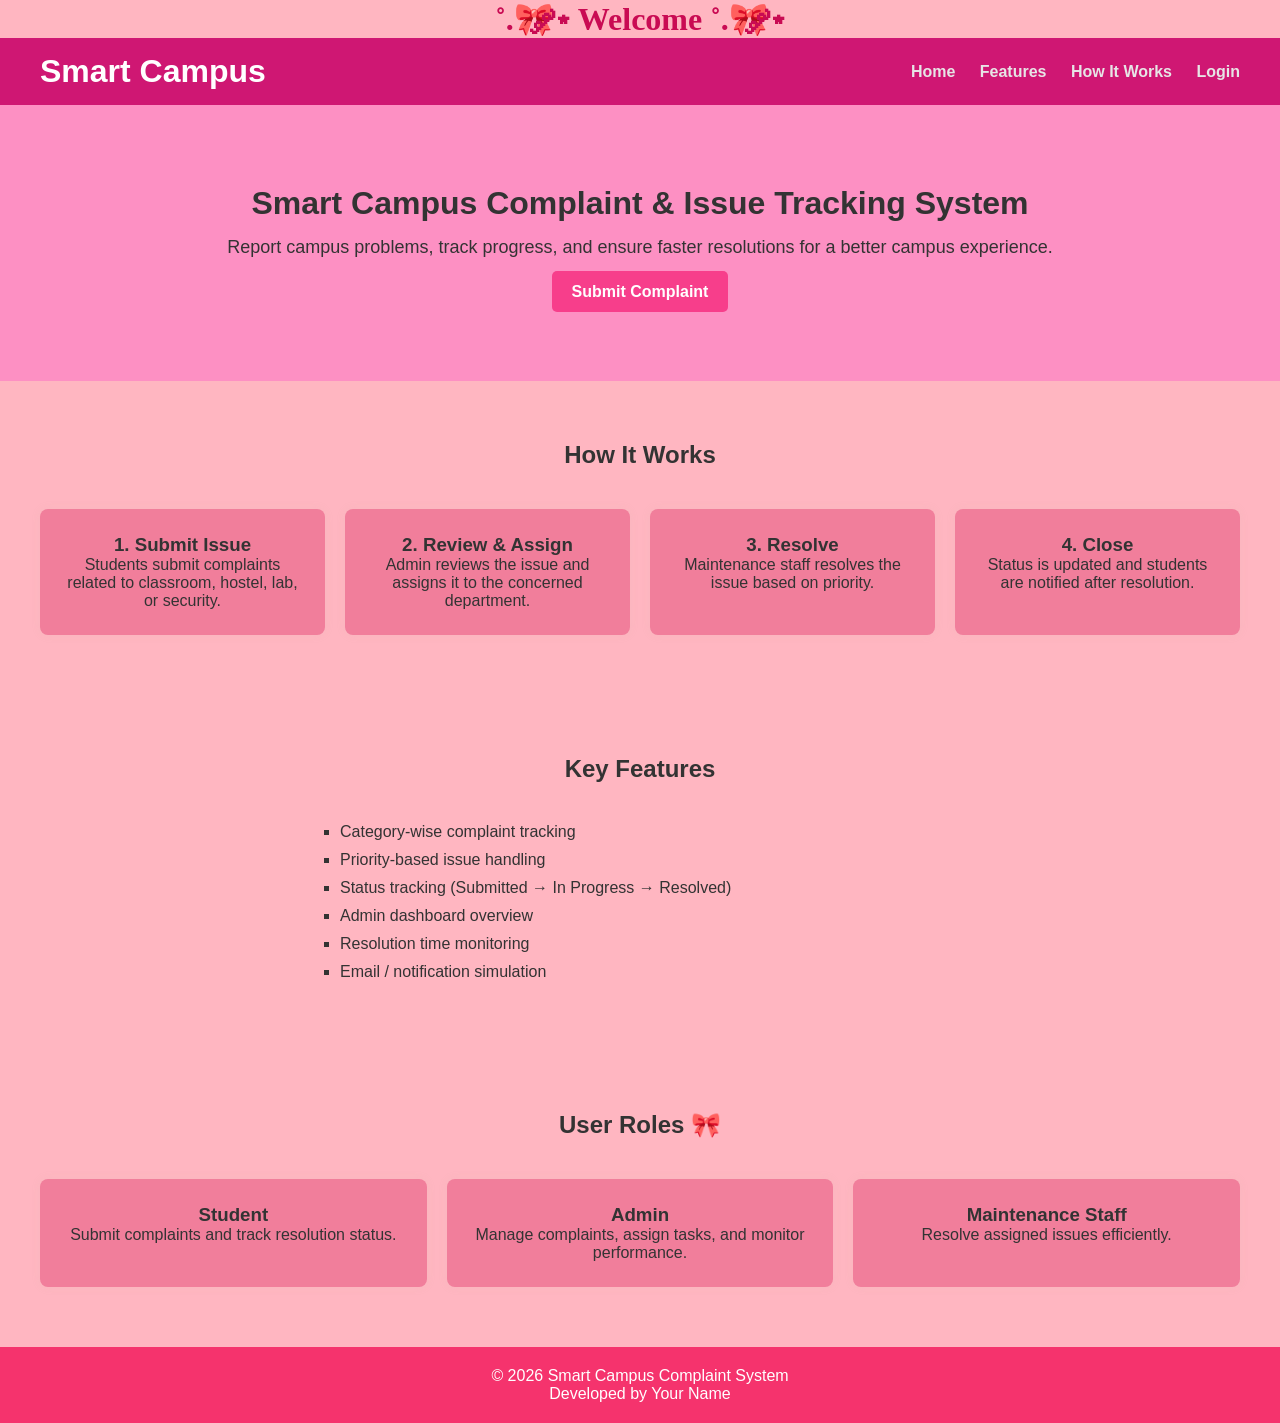
==== index.html @ b4d74f31 "first commit" ====
<!doctype html>
<html lang="en">
  <h1 class="cute">˚.🎀༘⋆ Welcome ˚.🎀༘⋆</h1>

  <head>
    <meta charset="UTF-8" />
    <title>Smart Campus Complaint System</title>
    <link rel="stylesheet" href="style.css" />
  </head>
  <body>
    <!-- Navbar -->
    <header class="navbar">
      <h1 class="logo">Smart Campus</h1>
      <nav>
        <a href="#">Home</a>
        <a href="#features">Features</a>
        <a href="#how">How It Works</a>
        <a href="login.html">Login</a>
      </nav>
    </header>
   


    <!-- Hero Section -->
    <section class="hero">
      <h2>Smart Campus Complaint & Issue Tracking System</h2>
      <p>
        Report campus problems, track progress, and ensure faster resolutions
        for a better campus experience.
      </p>
      <div class="hero-buttons">
        <a href="#" class="btn primary">Submit Complaint</a>
        
      </div>
    </section>

    <!-- How It Works -->
    <section class="how-it-works" id="how">
      <h2>How It Works</h2>
      <div class="steps">
        <div class="card">
          <h3>1. Submit Issue</h3>
          <p>
            Students submit complaints related to classroom, hostel, lab, or
            security.
          </p>
        </div>
        <div class="card">
          <h3>2. Review & Assign</h3>
          <p>
            Admin reviews the issue and assigns it to the concerned department.
          </p>
        </div>
        <div class="card">
          <h3>3. Resolve</h3>
          <p>Maintenance staff resolves the issue based on priority.</p>
        </div>
        <div class="card">
          <h3>4. Close</h3>
          <p>Status is updated and students are notified after resolution.</p>
        </div>
      </div>
    </section>

    <!-- Features -->
    <section class="features" id="features">
      <h2>Key Features</h2>
      <ul>
        <li>Category-wise complaint tracking</li>
        <li>Priority-based issue handling</li>
        <li>Status tracking (Submitted → In Progress → Resolved)</li>
        <li>Admin dashboard overview</li>
        <li>Resolution time monitoring</li>
        <li>Email / notification simulation</li>
      </ul>
    </section>

    <!-- User Roles -->
    <section class="roles">
      <h2>User Roles 🎀</h2>
      <div class="role-cards">
        <div class="card">
          <h3>Student</h3>
          <p>Submit complaints and track resolution status.</p>
        </div>
        <div class="card">
          <h3>Admin</h3>
          <p>Manage complaints, assign tasks, and monitor performance.</p>
        </div>
        <div class="card">
          <h3>Maintenance Staff</h3>
          <p>Resolve assigned issues efficiently.</p>
        </div>
      </div>
    </section>

    <!-- Footer -->
    <footer class="footer">
      <p>
        © 2026 Smart Campus Complaint System <br />
        Developed by Your Name
      </p>
    </footer>
  </body>
</html>
---- style.css ----
.title::before {
  content: "˚.🎀༘⋆ ";
}
* {
  margin: 0;
  padding: 0;
  box-sizing: border-box;
  font-family: Arial, sans-serif;
}
.cute {
  color: rgb(201, 11, 83);
  font-family: cursive;
  text-align: center;
}
.cute-divider {
  text-align: center;
  font-size: 24px;
  margin: 40px 0;
}

body {
  background-color: #FFB6C1;
  color: #333;
}


/* Navbar */
.navbar {
  display: flex;
  justify-content: space-between;
  align-items: center;
  background-color: #cf1773;
  padding: 15px 40px;
}

.logo {
  color: #fff;
}

.navbar a {
  color: #e7e5e6;
  text-decoration: none;
  margin-left: 20px;
  font-weight: bold;
}

.navbar a:hover {
  text-decoration: underline;
}

/* Hero */
.hero {
  text-align: center;
  padding: 80px 20px;
  background-color: #fd90c3;
}

.hero h2 {
  font-size: 32px;
  margin-bottom: 15px;
}

.hero p {
  font-size: 18px;
  margin-bottom: 25px;
}

.hero-buttons .btn {
  padding: 12px 20px;
  margin: 5px;
  text-decoration: none;
  border-radius: 5px;
  font-weight: bold;
}

.primary {
  background-color: #f73e8b;
  color: white;
}

.secondary {
  background-color: #1ba77d;
  color: rgb(133, 57, 57) ;
}

/* Sections */
section {
  padding: 60px 40px;
}

h2 {
  text-align: center;
  margin-bottom: 40px;
}

/* Cards */
.steps,
.role-cards {
  display: grid;
  grid-template-columns: repeat(auto-fit, minmax(220px, 1fr));
  gap: 20px;
}

.card {
  background-color: #f17e9b;
  padding: 25px;
  border-radius: 8px;
  box-shadow: 0 0 10px rgba(177, 185, 169, 0.1);
  text-align: center;
}

/* Features */
.features ul {
  max-width: 600px;
  margin: auto;
  list-style-type: square;
}

.features li {
  margin-bottom: 10px;
  font-size: 16px;
}

/* Footer */
.footer {
  background-color: #f5336d;
  color: white;
  text-align: center;
  padding: 20px;
}
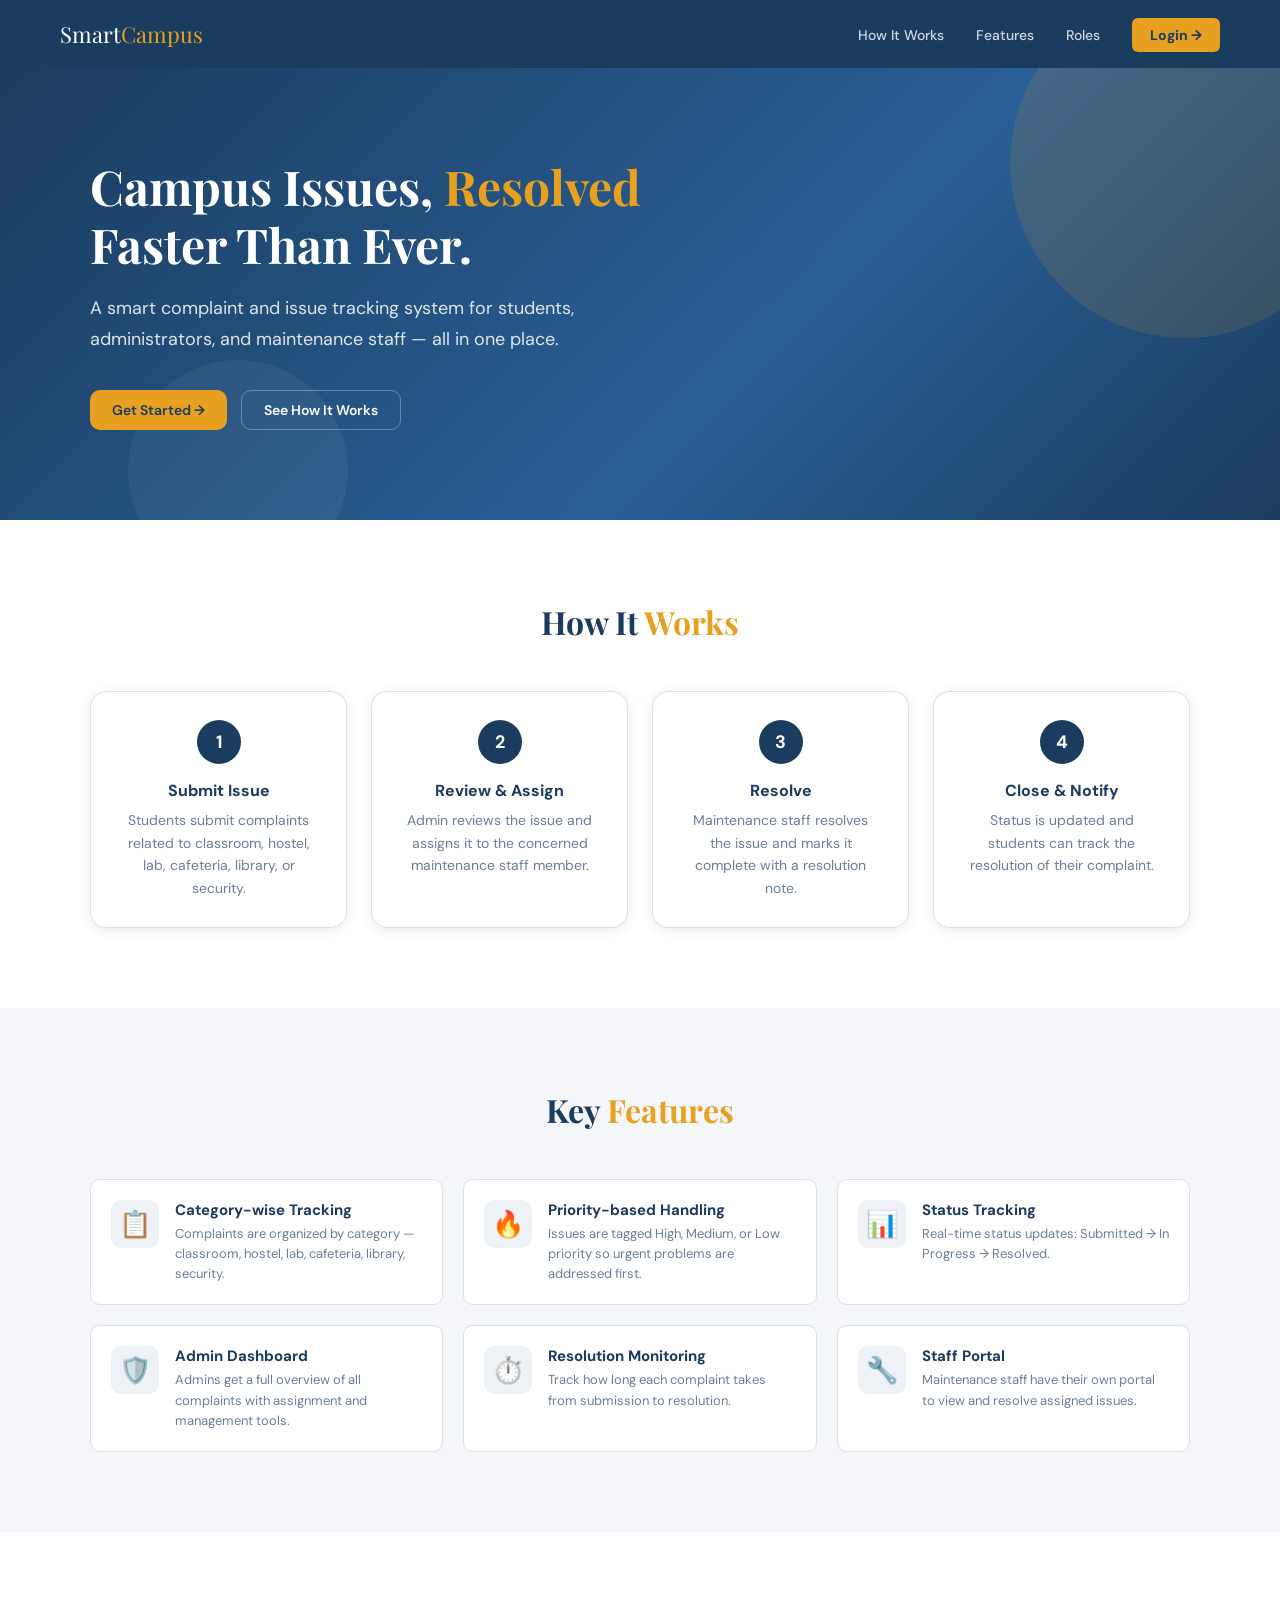
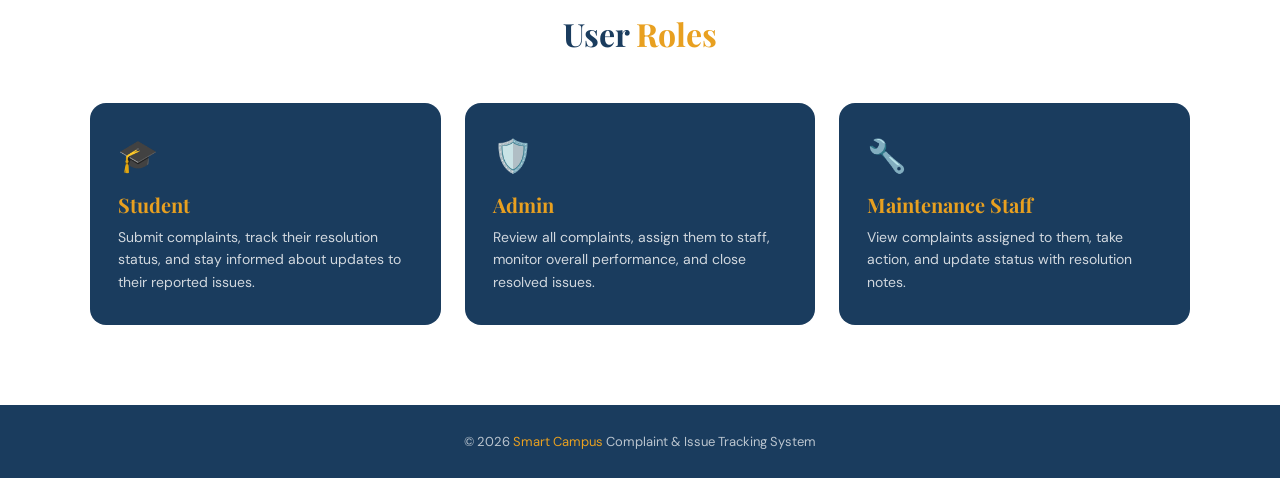
==== commit f241f9e1: "updated for version 2" ====
--- a/index.html
+++ b/index.html
@@ -1,105 +1,144 @@
-<!doctype html>
+<!DOCTYPE html>
 <html lang="en">
-  <h1 class="cute">˚.🎀༘⋆ Welcome ˚.🎀༘⋆</h1>
+<head>
+  <meta charset="UTF-8" />
+  <meta name="viewport" content="width=device-width, initial-scale=1.0" />
+  <title>Smart Campus — Complaint & Issue Tracking</title>
+  <link rel="stylesheet" href="style.css" />
+</head>
+<body>
 
-  <head>
-    <meta charset="UTF-8" />
-    <title>Smart Campus Complaint System</title>
-    <link rel="stylesheet" href="style.css" />
-  </head>
-  <body>
-    <!-- Navbar -->
-    <header class="navbar">
-      <h1 class="logo">Smart Campus</h1>
-      <nav>
-        <a href="#">Home</a>
-        <a href="#features">Features</a>
-        <a href="#how">How It Works</a>
-        <a href="login.html">Login</a>
-      </nav>
-    </header>
-   
+  <!-- Navbar -->
+  <header class="landing-navbar">
+    <div class="brand">Smart<span>Campus</span></div>
+    <nav>
+      <a href="#how">How It Works</a>
+      <a href="#features">Features</a>
+      <a href="#roles">Roles</a>
+      <a href="pages/login.php" class="cta">Login →</a>
+    </nav>
+  </header>
 
+  <!-- Hero -->
+  <section class="hero">
+    <div class="hero-inner">
+      <h1>Campus Issues, <span>Resolved</span><br>Faster Than Ever.</h1>
+      <p>A smart complaint and issue tracking system for students, administrators, and maintenance staff — all in one place.</p>
+      <div class="hero-btns">
+        <a href="pages/login.php" class="btn btn-accent">Get Started →</a>
+        <a href="#how" class="btn btn-outline" style="border-color:rgba(255,255,255,0.3);color:#fff;">See How It Works</a>
+      </div>
+    </div>
+  </section>
 
-    <!-- Hero Section -->
-    <section class="hero">
-      <h2>Smart Campus Complaint & Issue Tracking System</h2>
-      <p>
-        Report campus problems, track progress, and ensure faster resolutions
-        for a better campus experience.
-      </p>
-      <div class="hero-buttons">
-        <a href="#" class="btn primary">Submit Complaint</a>
-        
-      </div>
-    </section>
-
-    <!-- How It Works -->
-    <section class="how-it-works" id="how">
-      <h2>How It Works</h2>
-      <div class="steps">
-        <div class="card">
-          <h3>1. Submit Issue</h3>
-          <p>
-            Students submit complaints related to classroom, hostel, lab, or
-            security.
-          </p>
+  <!-- How It Works -->
+  <section class="landing-section" id="how" style="background:#fff;">
+    <div class="landing-section-inner">
+      <h2>How It <span>Works</span></h2>
+      <div class="steps-grid">
+        <div class="step-card">
+          <div class="step-num">1</div>
+          <h3>Submit Issue</h3>
+          <p>Students submit complaints related to classroom, hostel, lab, cafeteria, library, or security.</p>
         </div>
-        <div class="card">
-          <h3>2. Review & Assign</h3>
-          <p>
-            Admin reviews the issue and assigns it to the concerned department.
-          </p>
+        <div class="step-card">
+          <div class="step-num">2</div>
+          <h3>Review & Assign</h3>
+          <p>Admin reviews the issue and assigns it to the concerned maintenance staff member.</p>
         </div>
-        <div class="card">
-          <h3>3. Resolve</h3>
-          <p>Maintenance staff resolves the issue based on priority.</p>
+        <div class="step-card">
+          <div class="step-num">3</div>
+          <h3>Resolve</h3>
+          <p>Maintenance staff resolves the issue and marks it complete with a resolution note.</p>
         </div>
-        <div class="card">
-          <h3>4. Close</h3>
-          <p>Status is updated and students are notified after resolution.</p>
+        <div class="step-card">
+          <div class="step-num">4</div>
+          <h3>Close & Notify</h3>
+          <p>Status is updated and students can track the resolution of their complaint.</p>
         </div>
       </div>
-    </section>
+    </div>
+  </section>
 
-    <!-- Features -->
-    <section class="features" id="features">
-      <h2>Key Features</h2>
-      <ul>
-        <li>Category-wise complaint tracking</li>
-        <li>Priority-based issue handling</li>
-        <li>Status tracking (Submitted → In Progress → Resolved)</li>
-        <li>Admin dashboard overview</li>
-        <li>Resolution time monitoring</li>
-        <li>Email / notification simulation</li>
-      </ul>
-    </section>
-
-    <!-- User Roles -->
-    <section class="roles">
-      <h2>User Roles 🎀</h2>
-      <div class="role-cards">
-        <div class="card">
-          <h3>Student</h3>
-          <p>Submit complaints and track resolution status.</p>
+  <!-- Features -->
+  <section class="landing-section" id="features" style="background:var(--bg);">
+    <div class="landing-section-inner">
+      <h2>Key <span>Features</span></h2>
+      <div class="features-grid">
+        <div class="feature-item">
+          <div class="feature-icon">📋</div>
+          <div>
+            <h3>Category-wise Tracking</h3>
+            <p>Complaints are organized by category — classroom, hostel, lab, cafeteria, library, security.</p>
+          </div>
         </div>
-        <div class="card">
-          <h3>Admin</h3>
-          <p>Manage complaints, assign tasks, and monitor performance.</p>
+        <div class="feature-item">
+          <div class="feature-icon">🔥</div>
+          <div>
+            <h3>Priority-based Handling</h3>
+            <p>Issues are tagged High, Medium, or Low priority so urgent problems are addressed first.</p>
+          </div>
         </div>
-        <div class="card">
-          <h3>Maintenance Staff</h3>
-          <p>Resolve assigned issues efficiently.</p>
+        <div class="feature-item">
+          <div class="feature-icon">📊</div>
+          <div>
+            <h3>Status Tracking</h3>
+            <p>Real-time status updates: Submitted → In Progress → Resolved.</p>
+          </div>
+        </div>
+        <div class="feature-item">
+          <div class="feature-icon">🛡️</div>
+          <div>
+            <h3>Admin Dashboard</h3>
+            <p>Admins get a full overview of all complaints with assignment and management tools.</p>
+          </div>
+        </div>
+        <div class="feature-item">
+          <div class="feature-icon">⏱️</div>
+          <div>
+            <h3>Resolution Monitoring</h3>
+            <p>Track how long each complaint takes from submission to resolution.</p>
+          </div>
+        </div>
+        <div class="feature-item">
+          <div class="feature-icon">🔧</div>
+          <div>
+            <h3>Staff Portal</h3>
+            <p>Maintenance staff have their own portal to view and resolve assigned issues.</p>
+          </div>
         </div>
       </div>
-    </section>
+    </div>
+  </section>
 
-    <!-- Footer -->
-    <footer class="footer">
-      <p>
-        © 2026 Smart Campus Complaint System <br />
-        Developed by Your Name
-      </p>
-    </footer>
-  </body>
+  <!-- Roles -->
+  <section class="landing-section" id="roles" style="background:#fff;">
+    <div class="landing-section-inner">
+      <h2>User <span>Roles</span></h2>
+      <div class="roles-grid">
+        <div class="role-card">
+          <div class="role-icon">🎓</div>
+          <h3>Student</h3>
+          <p>Submit complaints, track their resolution status, and stay informed about updates to their reported issues.</p>
+        </div>
+        <div class="role-card">
+          <div class="role-icon">🛡️</div>
+          <h3>Admin</h3>
+          <p>Review all complaints, assign them to staff, monitor overall performance, and close resolved issues.</p>
+        </div>
+        <div class="role-card">
+          <div class="role-icon">🔧</div>
+          <h3>Maintenance Staff</h3>
+          <p>View complaints assigned to them, take action, and update status with resolution notes.</p>
+        </div>
+      </div>
+    </div>
+  </section>
+
+  <!-- Footer -->
+  <footer class="landing-footer">
+    <p>© 2026 <span>Smart Campus</span> Complaint & Issue Tracking System</p>
+  </footer>
+
+</body>
 </html>
--- a/style.css
+++ b/style.css
@@ -1,130 +1,458 @@
-.title::before {
-  content: "˚.🎀༘⋆ ";
-}
-* {
-  margin: 0;
-  padding: 0;
-  box-sizing: border-box;
-  font-family: Arial, sans-serif;
-}
-.cute {
-  color: rgb(201, 11, 83);
-  font-family: cursive;
+@import url('https://fonts.googleapis.com/css2?family=Playfair+Display:wght@600;700&family=DM+Sans:wght@300;400;500;600&display=swap');
+
+:root {
+  --primary:       #1a3c5e;
+  --primary-light: #2a5f96;
+  --accent:        #e8a020;
+  --accent-soft:   #f5c96a;
+  --bg:            #f4f6f9;
+  --surface:       #ffffff;
+  --surface-2:     #eef1f6;
+  --text:          #1c2a3a;
+  --text-muted:    #6b7f95;
+  --border:        #d8e0ea;
+  --success:       #1d8a5f;
+  --success-bg:    #e6f5ef;
+  --warning:       #b86a00;
+  --warning-bg:    #fff3e0;
+  --danger:        #b52a2a;
+  --danger-bg:     #fdeaea;
+  --info:          #1565c0;
+  --info-bg:       #e3f0fd;
+  --radius:        10px;
+  --radius-lg:     16px;
+  --shadow:        0 2px 12px rgba(26,60,94,0.10);
+  --shadow-md:     0 6px 24px rgba(26,60,94,0.14);
+}
+
+* { margin: 0; padding: 0; box-sizing: border-box; }
+
+body {
+  font-family: 'DM Sans', sans-serif;
+  background: var(--bg);
+  color: var(--text);
+  min-height: 100vh;
+}
+
+/* ── NAVBAR ── */
+.navbar {
+  background: var(--primary);
+  padding: 0 40px;
+  height: 64px;
+  display: flex;
+  align-items: center;
+  justify-content: space-between;
+  position: sticky;
+  top: 0;
+  z-index: 100;
+  box-shadow: 0 2px 12px rgba(0,0,0,0.18);
+}
+.navbar .brand {
+  font-family: 'Playfair Display', serif;
+  color: #fff;
+  font-size: 20px;
+  letter-spacing: 0.5px;
+}
+.navbar .brand span { color: var(--accent); }
+.navbar nav { display: flex; align-items: center; gap: 6px; }
+.navbar nav a {
+  color: rgba(255,255,255,0.75);
+  text-decoration: none;
+  padding: 8px 14px;
+  border-radius: 6px;
+  font-size: 14px;
+  font-weight: 500;
+  transition: all 0.2s;
+}
+.navbar nav a:hover, .navbar nav a.active {
+  color: #fff;
+  background: rgba(255,255,255,0.12);
+}
+.navbar .user-badge {
+  display: flex;
+  align-items: center;
+  gap: 10px;
+  color: rgba(255,255,255,0.85);
+  font-size: 14px;
+}
+.navbar .avatar {
+  width: 34px; height: 34px;
+  background: var(--accent);
+  border-radius: 50%;
+  display: flex; align-items: center; justify-content: center;
+  font-weight: 700; color: var(--primary); font-size: 14px;
+}
+.logout-btn {
+  background: rgba(255,255,255,0.1);
+  color: rgba(255,255,255,0.85) !important;
+  border: 1px solid rgba(255,255,255,0.2);
+  padding: 6px 14px !important;
+  border-radius: 6px;
+  font-size: 13px !important;
+  cursor: pointer;
+  transition: all 0.2s;
+}
+.logout-btn:hover { background: rgba(255,255,255,0.2) !important; color: #fff !important; }
+
+/* ── LAYOUT ── */
+.page-wrapper {
+  max-width: 1100px;
+  margin: 40px auto;
+  padding: 0 24px;
+}
+.page-header {
+  margin-bottom: 32px;
+}
+.page-header h1 {
+  font-family: 'Playfair Display', serif;
+  font-size: 28px;
+  color: var(--primary);
+}
+.page-header p { color: var(--text-muted); margin-top: 6px; font-size: 15px; }
+
+/* ── CARDS ── */
+.card {
+  background: var(--surface);
+  border-radius: var(--radius-lg);
+  padding: 28px;
+  box-shadow: var(--shadow);
+  border: 1px solid var(--border);
+}
+.card-title {
+  font-family: 'Playfair Display', serif;
+  font-size: 18px;
+  color: var(--primary);
+  margin-bottom: 20px;
+  padding-bottom: 14px;
+  border-bottom: 1px solid var(--border);
+}
+
+/* ── STAT CARDS ── */
+.stats-grid {
+  display: grid;
+  grid-template-columns: repeat(auto-fit, minmax(180px, 1fr));
+  gap: 16px;
+  margin-bottom: 28px;
+}
+.stat-card {
+  background: var(--surface);
+  border-radius: var(--radius-lg);
+  padding: 22px 24px;
+  box-shadow: var(--shadow);
+  border: 1px solid var(--border);
+  display: flex;
+  flex-direction: column;
+  gap: 6px;
+}
+.stat-card .stat-label { font-size: 12px; font-weight: 600; text-transform: uppercase; letter-spacing: 0.8px; color: var(--text-muted); }
+.stat-card .stat-value { font-size: 32px; font-weight: 700; color: var(--primary); font-family: 'Playfair Display', serif; }
+.stat-card .stat-sub { font-size: 12px; color: var(--text-muted); }
+.stat-card.accent-card { border-left: 4px solid var(--accent); }
+.stat-card.success-card { border-left: 4px solid var(--success); }
+.stat-card.warning-card { border-left: 4px solid var(--warning); }
+.stat-card.info-card { border-left: 4px solid var(--info); }
+
+/* ── FORMS ── */
+.form-group { margin-bottom: 20px; }
+.form-group label {
+  display: block;
+  font-size: 13px;
+  font-weight: 600;
+  color: var(--text);
+  margin-bottom: 7px;
+  letter-spacing: 0.2px;
+}
+.form-group input,
+.form-group select,
+.form-group textarea {
+  width: 100%;
+  padding: 11px 14px;
+  border: 1.5px solid var(--border);
+  border-radius: var(--radius);
+  font-family: 'DM Sans', sans-serif;
+  font-size: 14px;
+  color: var(--text);
+  background: var(--surface);
+  transition: border-color 0.2s, box-shadow 0.2s;
+  outline: none;
+}
+.form-group input:focus,
+.form-group select:focus,
+.form-group textarea:focus {
+  border-color: var(--primary-light);
+  box-shadow: 0 0 0 3px rgba(42,95,150,0.12);
+}
+.form-group textarea { resize: vertical; min-height: 110px; }
+.form-row { display: grid; grid-template-columns: 1fr 1fr; gap: 16px; }
+
+/* ── BUTTONS ── */
+.btn {
+  display: inline-flex;
+  align-items: center;
+  gap: 8px;
+  padding: 10px 22px;
+  border-radius: var(--radius);
+  font-family: 'DM Sans', sans-serif;
+  font-size: 14px;
+  font-weight: 600;
+  cursor: pointer;
+  border: none;
+  text-decoration: none;
+  transition: all 0.2s;
+}
+.btn-primary { background: var(--primary); color: #fff; }
+.btn-primary:hover { background: var(--primary-light); box-shadow: var(--shadow); }
+.btn-accent { background: var(--accent); color: var(--primary); }
+.btn-accent:hover { background: var(--accent-soft); }
+.btn-outline { background: transparent; color: var(--primary); border: 1.5px solid var(--border); }
+.btn-outline:hover { border-color: var(--primary); background: var(--surface-2); }
+.btn-sm { padding: 6px 14px; font-size: 13px; }
+.btn-danger { background: var(--danger); color: #fff; }
+.btn-success { background: var(--success); color: #fff; }
+
+/* ── STATUS BADGES ── */
+.badge {
+  display: inline-block;
+  padding: 4px 10px;
+  border-radius: 20px;
+  font-size: 12px;
+  font-weight: 600;
+  letter-spacing: 0.3px;
+}
+.badge-submitted  { background: var(--info-bg);    color: var(--info); }
+.badge-inprogress { background: var(--warning-bg);  color: var(--warning); }
+.badge-resolved   { background: var(--success-bg);  color: var(--success); }
+
+/* Priority badges */
+.badge-high   { background: var(--danger-bg);  color: var(--danger); }
+.badge-medium { background: var(--warning-bg); color: var(--warning); }
+.badge-low    { background: var(--info-bg);    color: var(--info); }
+
+/* ── TABLE ── */
+.table-wrap { overflow-x: auto; }
+table { width: 100%; border-collapse: collapse; font-size: 14px; }
+thead th {
+  background: var(--surface-2);
+  color: var(--text-muted);
+  font-size: 11px;
+  font-weight: 700;
+  text-transform: uppercase;
+  letter-spacing: 0.8px;
+  padding: 12px 16px;
+  text-align: left;
+  border-bottom: 1px solid var(--border);
+}
+tbody td {
+  padding: 14px 16px;
+  border-bottom: 1px solid var(--border);
+  vertical-align: middle;
+}
+tbody tr:hover { background: var(--surface-2); }
+tbody tr:last-child td { border-bottom: none; }
+
+/* ── ALERT ── */
+.alert {
+  padding: 13px 18px;
+  border-radius: var(--radius);
+  font-size: 14px;
+  margin-bottom: 20px;
+  display: flex;
+  align-items: center;
+  gap: 10px;
+}
+.alert-success { background: var(--success-bg); color: var(--success); border: 1px solid #a8d8c2; }
+.alert-error   { background: var(--danger-bg);  color: var(--danger);  border: 1px solid #f0b4b4; }
+
+/* ── LOGIN PAGE ── */
+.login-page {
+  min-height: 100vh;
+  display: flex;
+  align-items: center;
+  justify-content: center;
+  background: linear-gradient(135deg, var(--primary) 0%, var(--primary-light) 100%);
+  padding: 20px;
+}
+.login-box {
+  background: var(--surface);
+  border-radius: var(--radius-lg);
+  padding: 44px 40px;
+  width: 100%;
+  max-width: 420px;
+  box-shadow: var(--shadow-md);
+}
+.login-box .brand-logo {
   text-align: center;
-}
-.cute-divider {
+  margin-bottom: 28px;
+}
+.login-box .brand-logo h1 {
+  font-family: 'Playfair Display', serif;
+  color: var(--primary);
+  font-size: 26px;
+}
+.login-box .brand-logo h1 span { color: var(--accent); }
+.login-box .brand-logo p { color: var(--text-muted); font-size: 13px; margin-top: 4px; }
+.login-box h2 { font-size: 18px; color: var(--text); margin-bottom: 22px; font-weight: 600; }
+
+/* ── EMPTY STATE ── */
+.empty-state {
   text-align: center;
-  font-size: 24px;
-  margin: 40px 0;
-}
-
-body {
-  background-color: #FFB6C1;
-  color: #333;
-}
-
-
-/* Navbar */
-.navbar {
-  display: flex;
+  padding: 60px 20px;
+  color: var(--text-muted);
+}
+.empty-state .empty-icon { font-size: 48px; margin-bottom: 14px; }
+.empty-state p { font-size: 15px; }
+
+/* ── LANDING PAGE ── */
+.landing-navbar {
+  background: var(--primary);
+  padding: 0 60px;
+  height: 68px;
+  display: flex;
+  align-items: center;
   justify-content: space-between;
-  align-items: center;
-  background-color: #cf1773;
-  padding: 15px 40px;
-}
-
-.logo {
+}
+.landing-navbar .brand { font-family: 'Playfair Display', serif; color: #fff; font-size: 22px; }
+.landing-navbar .brand span { color: var(--accent); }
+.landing-navbar nav a {
+  color: rgba(255,255,255,0.8);
+  text-decoration: none;
+  margin-left: 28px;
+  font-size: 14px;
+  font-weight: 500;
+  transition: color 0.2s;
+}
+.landing-navbar nav a:hover { color: #fff; }
+.landing-navbar nav a.cta {
+  background: var(--accent);
+  color: var(--primary);
+  padding: 8px 18px;
+  border-radius: 6px;
+  font-weight: 700;
+}
+
+.hero {
+  background: linear-gradient(135deg, var(--primary) 0%, #2a5f96 60%, #1a3c5e 100%);
   color: #fff;
-}
-
-.navbar a {
-  color: #e7e5e6;
-  text-decoration: none;
-  margin-left: 20px;
-  font-weight: bold;
-}
-
-.navbar a:hover {
-  text-decoration: underline;
-}
-
-/* Hero */
-.hero {
+  padding: 90px 60px;
+  position: relative;
+  overflow: hidden;
+}
+.hero::before {
+  content: '';
+  position: absolute;
+  top: -80px; right: -80px;
+  width: 350px; height: 350px;
+  border-radius: 50%;
+  background: rgba(232,160,32,0.12);
+}
+.hero::after {
+  content: '';
+  position: absolute;
+  bottom: -60px; left: 10%;
+  width: 220px; height: 220px;
+  border-radius: 50%;
+  background: rgba(255,255,255,0.05);
+}
+.hero-inner { max-width: 1100px; margin: auto; position: relative; z-index: 1; }
+.hero h1 { font-family: 'Playfair Display', serif; font-size: 48px; line-height: 1.2; margin-bottom: 20px; }
+.hero h1 span { color: var(--accent); }
+.hero p { font-size: 18px; opacity: 0.85; max-width: 560px; line-height: 1.7; margin-bottom: 36px; }
+.hero-btns { display: flex; gap: 14px; flex-wrap: wrap; }
+
+.landing-section { padding: 80px 60px; }
+.landing-section-inner { max-width: 1100px; margin: auto; }
+.landing-section h2 {
+  font-family: 'Playfair Display', serif;
+  font-size: 32px;
+  color: var(--primary);
   text-align: center;
-  padding: 80px 20px;
-  background-color: #fd90c3;
-}
-
-.hero h2 {
-  font-size: 32px;
-  margin-bottom: 15px;
-}
-
-.hero p {
-  font-size: 18px;
-  margin-bottom: 25px;
-}
-
-.hero-buttons .btn {
-  padding: 12px 20px;
-  margin: 5px;
-  text-decoration: none;
-  border-radius: 5px;
-  font-weight: bold;
-}
-
-.primary {
-  background-color: #f73e8b;
-  color: white;
-}
-
-.secondary {
-  background-color: #1ba77d;
-  color: rgb(133, 57, 57) ;
-}
-
-/* Sections */
-section {
-  padding: 60px 40px;
-}
-
-h2 {
-  text-align: center;
-  margin-bottom: 40px;
-}
-
-/* Cards */
-.steps,
-.role-cards {
+  margin-bottom: 48px;
+}
+.landing-section h2 span { color: var(--accent); }
+
+.steps-grid {
   display: grid;
   grid-template-columns: repeat(auto-fit, minmax(220px, 1fr));
+  gap: 24px;
+}
+.step-card {
+  background: var(--surface);
+  border-radius: var(--radius-lg);
+  padding: 28px;
+  text-align: center;
+  box-shadow: var(--shadow);
+  border: 1px solid var(--border);
+  transition: transform 0.2s, box-shadow 0.2s;
+}
+.step-card:hover { transform: translateY(-4px); box-shadow: var(--shadow-md); }
+.step-num {
+  width: 44px; height: 44px;
+  background: var(--primary);
+  color: #fff;
+  border-radius: 50%;
+  display: flex; align-items: center; justify-content: center;
+  font-weight: 700; font-size: 18px;
+  margin: 0 auto 16px;
+}
+.step-card h3 { font-size: 16px; font-weight: 700; color: var(--primary); margin-bottom: 8px; }
+.step-card p { font-size: 14px; color: var(--text-muted); line-height: 1.6; }
+
+.features-grid {
+  display: grid;
+  grid-template-columns: repeat(auto-fit, minmax(280px, 1fr));
   gap: 20px;
 }
-
-.card {
-  background-color: #f17e9b;
-  padding: 25px;
-  border-radius: 8px;
-  box-shadow: 0 0 10px rgba(177, 185, 169, 0.1);
+.feature-item {
+  display: flex;
+  gap: 16px;
+  align-items: flex-start;
+  background: var(--surface);
+  border-radius: var(--radius);
+  padding: 20px;
+  border: 1px solid var(--border);
+}
+.feature-icon {
+  font-size: 26px;
+  flex-shrink: 0;
+  width: 48px; height: 48px;
+  background: var(--surface-2);
+  border-radius: var(--radius);
+  display: flex; align-items: center; justify-content: center;
+}
+.feature-item h3 { font-size: 15px; font-weight: 700; color: var(--primary); margin-bottom: 4px; }
+.feature-item p  { font-size: 13px; color: var(--text-muted); line-height: 1.55; }
+
+.roles-grid {
+  display: grid;
+  grid-template-columns: repeat(auto-fit, minmax(280px, 1fr));
+  gap: 24px;
+}
+.role-card {
+  background: var(--primary);
+  color: #fff;
+  border-radius: var(--radius-lg);
+  padding: 32px 28px;
+}
+.role-card .role-icon { font-size: 32px; margin-bottom: 14px; }
+.role-card h3 { font-family: 'Playfair Display', serif; font-size: 20px; margin-bottom: 8px; color: var(--accent); }
+.role-card p  { font-size: 14px; opacity: 0.8; line-height: 1.6; }
+
+.landing-footer {
+  background: var(--primary);
+  color: rgba(255,255,255,0.7);
   text-align: center;
-}
-
-/* Features */
-.features ul {
-  max-width: 600px;
-  margin: auto;
-  list-style-type: square;
-}
-
-.features li {
-  margin-bottom: 10px;
-  font-size: 16px;
-}
-
-/* Footer */
-.footer {
-  background-color: #f5336d;
-  color: white;
-  text-align: center;
-  padding: 20px;
-}
+  padding: 28px;
+  font-size: 13px;
+}
+.landing-footer span { color: var(--accent); }
+
+/* ── RESPONSIVE ── */
+@media (max-width: 700px) {
+  .form-row { grid-template-columns: 1fr; }
+  .navbar { padding: 0 16px; }
+  .page-wrapper { padding: 0 14px; margin: 20px auto; }
+  .landing-section { padding: 50px 20px; }
+  .hero { padding: 60px 20px; }
+  .hero h1 { font-size: 30px; }
+  .landing-navbar { padding: 0 20px; }
+}
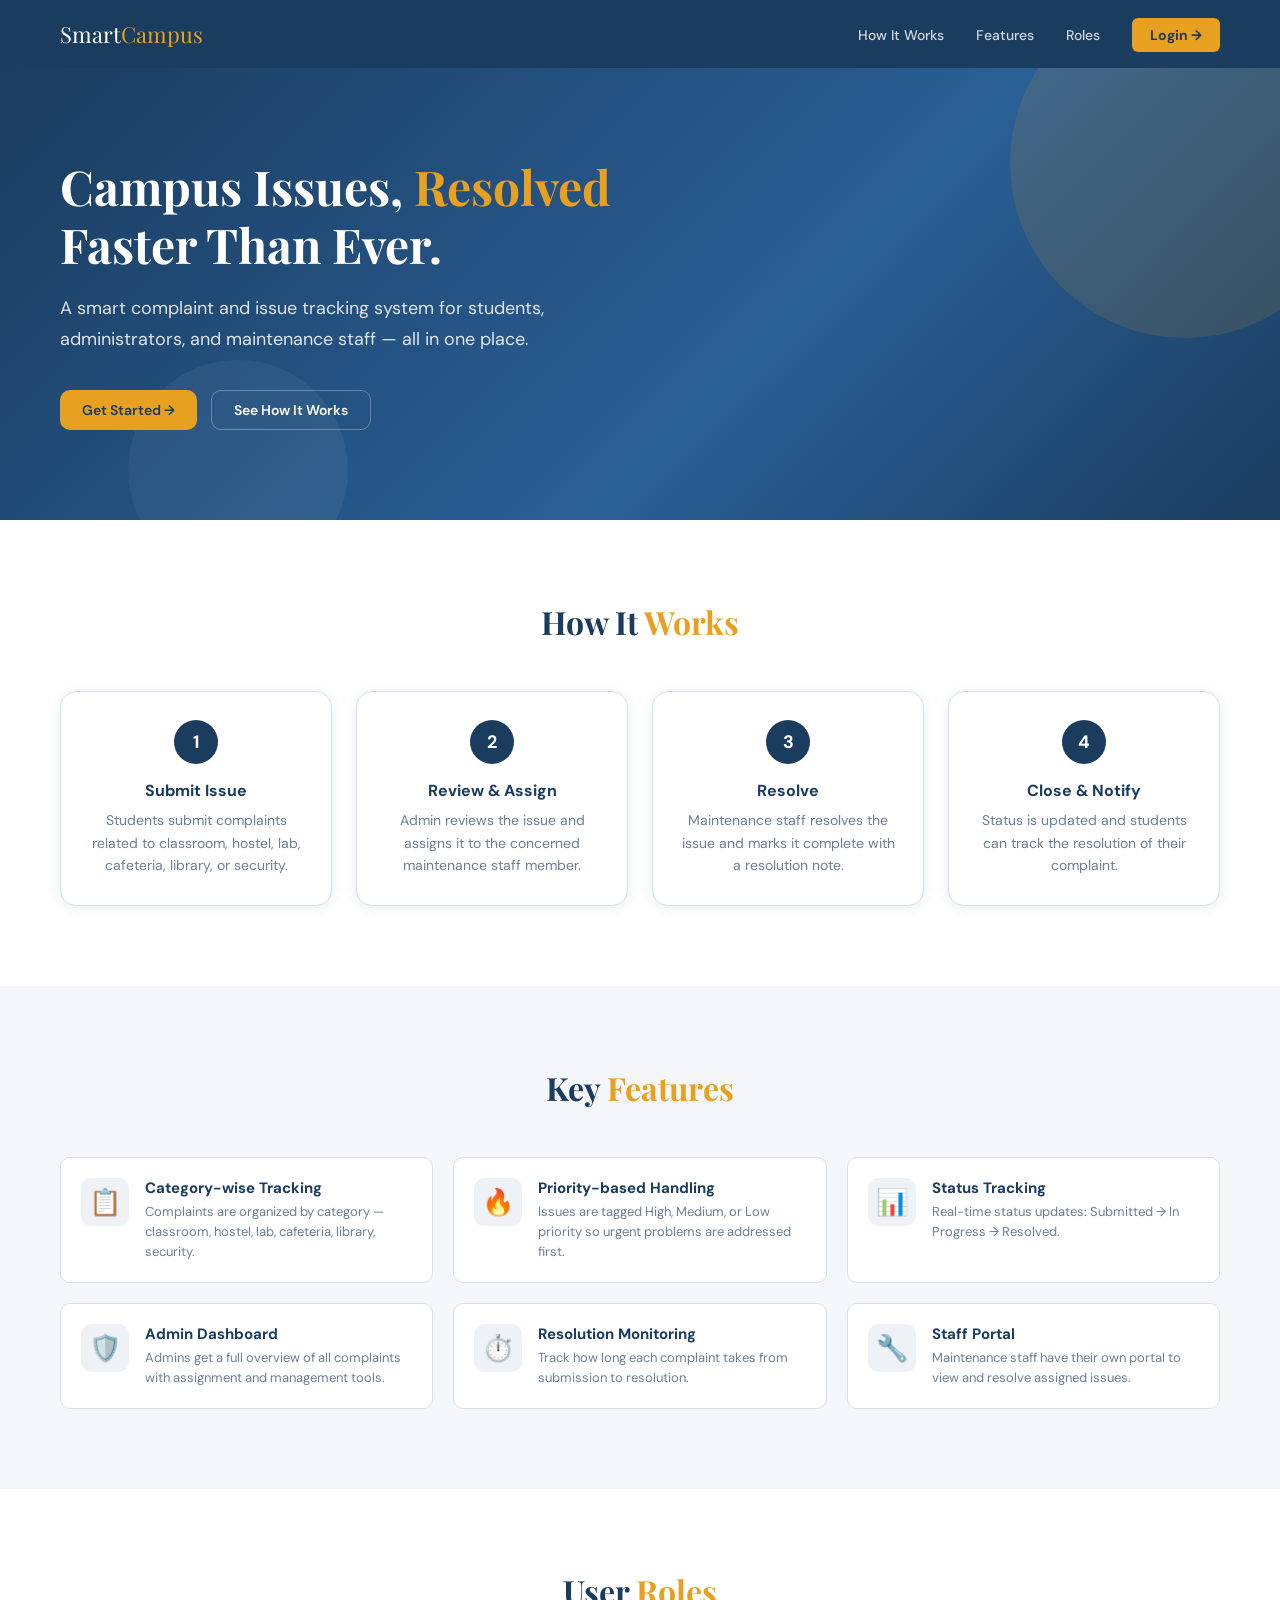
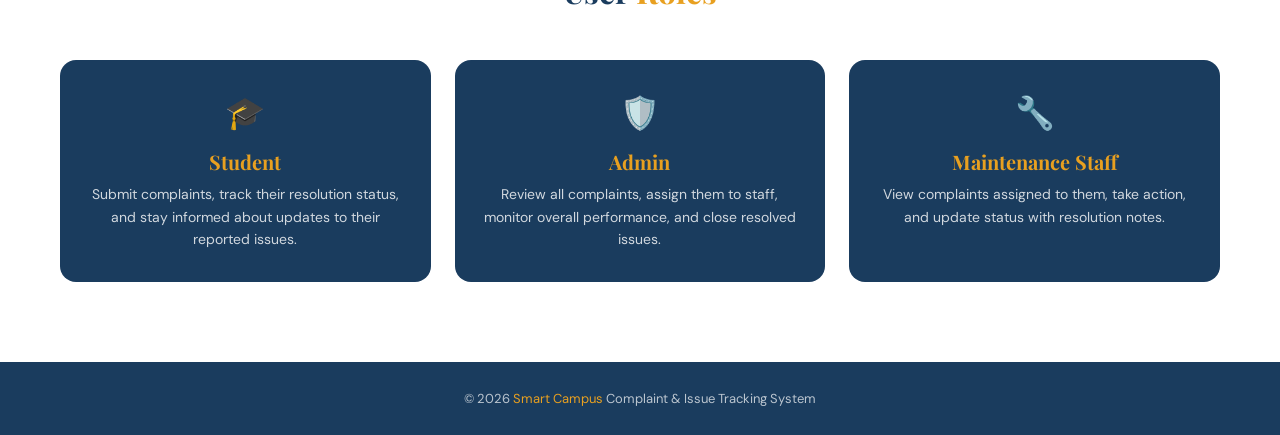
==== commit 972738ef: "updated code to version 3 Co-authored-by: Copilot <copilot@github.com>" ====
--- a/index.html
+++ b/index.html
@@ -1,11 +1,13 @@
 <!DOCTYPE html>
 <html lang="en">
+
 <head>
   <meta charset="UTF-8" />
   <meta name="viewport" content="width=device-width, initial-scale=1.0" />
   <title>Smart Campus — Complaint & Issue Tracking</title>
   <link rel="stylesheet" href="style.css" />
 </head>
+
 <body>
 
   <!-- Navbar -->
@@ -23,10 +25,12 @@
   <section class="hero">
     <div class="hero-inner">
       <h1>Campus Issues, <span>Resolved</span><br>Faster Than Ever.</h1>
-      <p>A smart complaint and issue tracking system for students, administrators, and maintenance staff — all in one place.</p>
+      <p>A smart complaint and issue tracking system for students, administrators, and maintenance staff — all in one
+        place.</p>
       <div class="hero-btns">
         <a href="pages/login.php" class="btn btn-accent">Get Started →</a>
-        <a href="#how" class="btn btn-outline" style="border-color:rgba(255,255,255,0.3);color:#fff;">See How It Works</a>
+        <a href="#how" class="btn btn-outline" style="border-color:rgba(255,255,255,0.3);color:#fff;">See How It
+          Works</a>
       </div>
     </div>
   </section>
@@ -119,7 +123,8 @@
         <div class="role-card">
           <div class="role-icon">🎓</div>
           <h3>Student</h3>
-          <p>Submit complaints, track their resolution status, and stay informed about updates to their reported issues.</p>
+          <p>Submit complaints, track their resolution status, and stay informed about updates to their reported issues.
+          </p>
         </div>
         <div class="role-card">
           <div class="role-icon">🛡️</div>
@@ -141,4 +146,5 @@
   </footer>
 
 </body>
-</html>
+
+</html>
--- a/style.css
+++ b/style.css
@@ -1,31 +1,36 @@
 @import url('https://fonts.googleapis.com/css2?family=Playfair+Display:wght@600;700&family=DM+Sans:wght@300;400;500;600&display=swap');
 
 :root {
-  --primary:       #1a3c5e;
+  --primary: #1a3c5e;
   --primary-light: #2a5f96;
-  --accent:        #e8a020;
-  --accent-soft:   #f5c96a;
-  --bg:            #f4f6f9;
-  --surface:       #ffffff;
-  --surface-2:     #eef1f6;
-  --text:          #1c2a3a;
-  --text-muted:    #6b7f95;
-  --border:        #d8e0ea;
-  --success:       #1d8a5f;
-  --success-bg:    #e6f5ef;
-  --warning:       #b86a00;
-  --warning-bg:    #fff3e0;
-  --danger:        #b52a2a;
-  --danger-bg:     #fdeaea;
-  --info:          #1565c0;
-  --info-bg:       #e3f0fd;
-  --radius:        10px;
-  --radius-lg:     16px;
-  --shadow:        0 2px 12px rgba(26,60,94,0.10);
-  --shadow-md:     0 6px 24px rgba(26,60,94,0.14);
-}
-
-* { margin: 0; padding: 0; box-sizing: border-box; }
+  --accent: #e8a020;
+  --accent-soft: #f5c96a;
+  --bg: #f4f6f9;
+  --surface: #ffffff;
+  --surface-2: #eef1f6;
+  --text: #1c2a3a;
+  --text-muted: #6b7f95;
+  --border: #d8e0ea;
+  --success: #1d8a5f;
+  --success-bg: #e6f5ef;
+  --warning: #b86a00;
+  --warning-bg: #fff3e0;
+  --danger: #b52a2a;
+  --danger-bg: #fdeaea;
+  --info: #1565c0;
+  --info-bg: #e3f0fd;
+  --radius: 10px;
+  --radius-lg: 16px;
+  --shadow: 0 2px 12px rgba(26, 60, 94, 0.10);
+  --shadow-md: 0 6px 24px rgba(26, 60, 94, 0.14);
+  --max-width: 1200px;
+}
+
+* {
+  margin: 0;
+  padding: 0;
+  box-sizing: border-box;
+}
 
 body {
   font-family: 'DM Sans', sans-serif;
@@ -45,18 +50,28 @@
   position: sticky;
   top: 0;
   z-index: 100;
-  box-shadow: 0 2px 12px rgba(0,0,0,0.18);
-}
+  box-shadow: 0 2px 12px rgba(0, 0, 0, 0.18);
+}
+
 .navbar .brand {
   font-family: 'Playfair Display', serif;
   color: #fff;
   font-size: 20px;
   letter-spacing: 0.5px;
 }
-.navbar .brand span { color: var(--accent); }
-.navbar nav { display: flex; align-items: center; gap: 6px; }
+
+.navbar .brand span {
+  color: var(--accent);
+}
+
+.navbar nav {
+  display: flex;
+  align-items: center;
+  gap: 6px;
+}
+
 .navbar nav a {
-  color: rgba(255,255,255,0.75);
+  color: rgba(255, 255, 255, 0.75);
   text-decoration: none;
   padding: 8px 14px;
   border-radius: 6px;
@@ -64,51 +79,72 @@
   font-weight: 500;
   transition: all 0.2s;
 }
-.navbar nav a:hover, .navbar nav a.active {
+
+.navbar nav a:hover,
+.navbar nav a.active {
   color: #fff;
-  background: rgba(255,255,255,0.12);
-}
+  background: rgba(255, 255, 255, 0.12);
+}
+
 .navbar .user-badge {
   display: flex;
   align-items: center;
   gap: 10px;
-  color: rgba(255,255,255,0.85);
+  color: rgba(255, 255, 255, 0.85);
   font-size: 14px;
 }
+
 .navbar .avatar {
-  width: 34px; height: 34px;
+  width: 34px;
+  height: 34px;
   background: var(--accent);
   border-radius: 50%;
-  display: flex; align-items: center; justify-content: center;
-  font-weight: 700; color: var(--primary); font-size: 14px;
-}
+  display: flex;
+  align-items: center;
+  justify-content: center;
+  font-weight: 700;
+  color: var(--primary);
+  font-size: 14px;
+}
+
 .logout-btn {
-  background: rgba(255,255,255,0.1);
-  color: rgba(255,255,255,0.85) !important;
-  border: 1px solid rgba(255,255,255,0.2);
+  background: rgba(255, 255, 255, 0.1);
+  color: rgba(255, 255, 255, 0.85) !important;
+  border: 1px solid rgba(255, 255, 255, 0.2);
   padding: 6px 14px !important;
   border-radius: 6px;
   font-size: 13px !important;
   cursor: pointer;
   transition: all 0.2s;
 }
-.logout-btn:hover { background: rgba(255,255,255,0.2) !important; color: #fff !important; }
+
+.logout-btn:hover {
+  background: rgba(255, 255, 255, 0.2) !important;
+  color: #fff !important;
+}
 
 /* ── LAYOUT ── */
 .page-wrapper {
-  max-width: 1100px;
+  max-width: var(--max-width);
   margin: 40px auto;
   padding: 0 24px;
 }
+
 .page-header {
   margin-bottom: 32px;
 }
+
 .page-header h1 {
   font-family: 'Playfair Display', serif;
   font-size: 28px;
   color: var(--primary);
 }
-.page-header p { color: var(--text-muted); margin-top: 6px; font-size: 15px; }
+
+.page-header p {
+  color: var(--text-muted);
+  margin-top: 6px;
+  font-size: 15px;
+}
 
 /* ── CARDS ── */
 .card {
@@ -118,6 +154,7 @@
   box-shadow: var(--shadow);
   border: 1px solid var(--border);
 }
+
 .card-title {
   font-family: 'Playfair Display', serif;
   font-size: 18px;
@@ -134,6 +171,7 @@
   gap: 16px;
   margin-bottom: 28px;
 }
+
 .stat-card {
   background: var(--surface);
   border-radius: var(--radius-lg);
@@ -144,16 +182,48 @@
   flex-direction: column;
   gap: 6px;
 }
-.stat-card .stat-label { font-size: 12px; font-weight: 600; text-transform: uppercase; letter-spacing: 0.8px; color: var(--text-muted); }
-.stat-card .stat-value { font-size: 32px; font-weight: 700; color: var(--primary); font-family: 'Playfair Display', serif; }
-.stat-card .stat-sub { font-size: 12px; color: var(--text-muted); }
-.stat-card.accent-card { border-left: 4px solid var(--accent); }
-.stat-card.success-card { border-left: 4px solid var(--success); }
-.stat-card.warning-card { border-left: 4px solid var(--warning); }
-.stat-card.info-card { border-left: 4px solid var(--info); }
+
+.stat-card .stat-label {
+  font-size: 12px;
+  font-weight: 600;
+  text-transform: uppercase;
+  letter-spacing: 0.8px;
+  color: var(--text-muted);
+}
+
+.stat-card .stat-value {
+  font-size: 32px;
+  font-weight: 700;
+  color: var(--primary);
+  font-family: 'Playfair Display', serif;
+}
+
+.stat-card .stat-sub {
+  font-size: 12px;
+  color: var(--text-muted);
+}
+
+.stat-card.accent-card {
+  border-left: 4px solid var(--accent);
+}
+
+.stat-card.success-card {
+  border-left: 4px solid var(--success);
+}
+
+.stat-card.warning-card {
+  border-left: 4px solid var(--warning);
+}
+
+.stat-card.info-card {
+  border-left: 4px solid var(--info);
+}
 
 /* ── FORMS ── */
-.form-group { margin-bottom: 20px; }
+.form-group {
+  margin-bottom: 20px;
+}
+
 .form-group label {
   display: block;
   font-size: 13px;
@@ -162,6 +232,7 @@
   margin-bottom: 7px;
   letter-spacing: 0.2px;
 }
+
 .form-group input,
 .form-group select,
 .form-group textarea {
@@ -176,14 +247,24 @@
   transition: border-color 0.2s, box-shadow 0.2s;
   outline: none;
 }
+
 .form-group input:focus,
 .form-group select:focus,
 .form-group textarea:focus {
   border-color: var(--primary-light);
-  box-shadow: 0 0 0 3px rgba(42,95,150,0.12);
-}
-.form-group textarea { resize: vertical; min-height: 110px; }
-.form-row { display: grid; grid-template-columns: 1fr 1fr; gap: 16px; }
+  box-shadow: 0 0 0 3px rgba(42, 95, 150, 0.12);
+}
+
+.form-group textarea {
+  resize: vertical;
+  min-height: 110px;
+}
+
+.form-row {
+  display: grid;
+  grid-template-columns: 1fr 1fr;
+  gap: 16px;
+}
 
 /* ── BUTTONS ── */
 .btn {
@@ -200,15 +281,51 @@
   text-decoration: none;
   transition: all 0.2s;
 }
-.btn-primary { background: var(--primary); color: #fff; }
-.btn-primary:hover { background: var(--primary-light); box-shadow: var(--shadow); }
-.btn-accent { background: var(--accent); color: var(--primary); }
-.btn-accent:hover { background: var(--accent-soft); }
-.btn-outline { background: transparent; color: var(--primary); border: 1.5px solid var(--border); }
-.btn-outline:hover { border-color: var(--primary); background: var(--surface-2); }
-.btn-sm { padding: 6px 14px; font-size: 13px; }
-.btn-danger { background: var(--danger); color: #fff; }
-.btn-success { background: var(--success); color: #fff; }
+
+.btn-primary {
+  background: var(--primary);
+  color: #fff;
+}
+
+.btn-primary:hover {
+  background: var(--primary-light);
+  box-shadow: var(--shadow);
+}
+
+.btn-accent {
+  background: var(--accent);
+  color: var(--primary);
+}
+
+.btn-accent:hover {
+  background: var(--accent-soft);
+}
+
+.btn-outline {
+  background: transparent;
+  color: var(--primary);
+  border: 1.5px solid var(--border);
+}
+
+.btn-outline:hover {
+  border-color: var(--primary);
+  background: var(--surface-2);
+}
+
+.btn-sm {
+  padding: 6px 14px;
+  font-size: 13px;
+}
+
+.btn-danger {
+  background: var(--danger);
+  color: #fff;
+}
+
+.btn-success {
+  background: var(--success);
+  color: #fff;
+}
 
 /* ── STATUS BADGES ── */
 .badge {
@@ -219,18 +336,49 @@
   font-weight: 600;
   letter-spacing: 0.3px;
 }
-.badge-submitted  { background: var(--info-bg);    color: var(--info); }
-.badge-inprogress { background: var(--warning-bg);  color: var(--warning); }
-.badge-resolved   { background: var(--success-bg);  color: var(--success); }
+
+.badge-submitted {
+  background: var(--info-bg);
+  color: var(--info);
+}
+
+.badge-inprogress {
+  background: var(--warning-bg);
+  color: var(--warning);
+}
+
+.badge-resolved {
+  background: var(--success-bg);
+  color: var(--success);
+}
 
 /* Priority badges */
-.badge-high   { background: var(--danger-bg);  color: var(--danger); }
-.badge-medium { background: var(--warning-bg); color: var(--warning); }
-.badge-low    { background: var(--info-bg);    color: var(--info); }
+.badge-high {
+  background: var(--danger-bg);
+  color: var(--danger);
+}
+
+.badge-medium {
+  background: var(--warning-bg);
+  color: var(--warning);
+}
+
+.badge-low {
+  background: var(--info-bg);
+  color: var(--info);
+}
 
 /* ── TABLE ── */
-.table-wrap { overflow-x: auto; }
-table { width: 100%; border-collapse: collapse; font-size: 14px; }
+.table-wrap {
+  overflow-x: auto;
+}
+
+table {
+  width: 100%;
+  border-collapse: collapse;
+  font-size: 14px;
+}
+
 thead th {
   background: var(--surface-2);
   color: var(--text-muted);
@@ -242,13 +390,20 @@
   text-align: left;
   border-bottom: 1px solid var(--border);
 }
+
 tbody td {
   padding: 14px 16px;
   border-bottom: 1px solid var(--border);
   vertical-align: middle;
 }
-tbody tr:hover { background: var(--surface-2); }
-tbody tr:last-child td { border-bottom: none; }
+
+tbody tr:hover {
+  background: var(--surface-2);
+}
+
+tbody tr:last-child td {
+  border-bottom: none;
+}
 
 /* ── ALERT ── */
 .alert {
@@ -260,8 +415,18 @@
   align-items: center;
   gap: 10px;
 }
-.alert-success { background: var(--success-bg); color: var(--success); border: 1px solid #a8d8c2; }
-.alert-error   { background: var(--danger-bg);  color: var(--danger);  border: 1px solid #f0b4b4; }
+
+.alert-success {
+  background: var(--success-bg);
+  color: var(--success);
+  border: 1px solid #a8d8c2;
+}
+
+.alert-error {
+  background: var(--danger-bg);
+  color: var(--danger);
+  border: 1px solid #f0b4b4;
+}
 
 /* ── LOGIN PAGE ── */
 .login-page {
@@ -272,6 +437,7 @@
   background: linear-gradient(135deg, var(--primary) 0%, var(--primary-light) 100%);
   padding: 20px;
 }
+
 .login-box {
   background: var(--surface);
   border-radius: var(--radius-lg);
@@ -280,18 +446,34 @@
   max-width: 420px;
   box-shadow: var(--shadow-md);
 }
+
 .login-box .brand-logo {
   text-align: center;
   margin-bottom: 28px;
 }
+
 .login-box .brand-logo h1 {
   font-family: 'Playfair Display', serif;
   color: var(--primary);
   font-size: 26px;
 }
-.login-box .brand-logo h1 span { color: var(--accent); }
-.login-box .brand-logo p { color: var(--text-muted); font-size: 13px; margin-top: 4px; }
-.login-box h2 { font-size: 18px; color: var(--text); margin-bottom: 22px; font-weight: 600; }
+
+.login-box .brand-logo h1 span {
+  color: var(--accent);
+}
+
+.login-box .brand-logo p {
+  color: var(--text-muted);
+  font-size: 13px;
+  margin-top: 4px;
+}
+
+.login-box h2 {
+  font-size: 18px;
+  color: var(--text);
+  margin-bottom: 22px;
+  font-weight: 600;
+}
 
 /* ── EMPTY STATE ── */
 .empty-state {
@@ -299,8 +481,15 @@
   padding: 60px 20px;
   color: var(--text-muted);
 }
-.empty-state .empty-icon { font-size: 48px; margin-bottom: 14px; }
-.empty-state p { font-size: 15px; }
+
+.empty-state .empty-icon {
+  font-size: 48px;
+  margin-bottom: 14px;
+}
+
+.empty-state p {
+  font-size: 15px;
+}
 
 /* ── LANDING PAGE ── */
 .landing-navbar {
@@ -311,17 +500,30 @@
   align-items: center;
   justify-content: space-between;
 }
-.landing-navbar .brand { font-family: 'Playfair Display', serif; color: #fff; font-size: 22px; }
-.landing-navbar .brand span { color: var(--accent); }
+
+.landing-navbar .brand {
+  font-family: 'Playfair Display', serif;
+  color: #fff;
+  font-size: 22px;
+}
+
+.landing-navbar .brand span {
+  color: var(--accent);
+}
+
 .landing-navbar nav a {
-  color: rgba(255,255,255,0.8);
+  color: rgba(255, 255, 255, 0.8);
   text-decoration: none;
   margin-left: 28px;
   font-size: 14px;
   font-weight: 500;
   transition: color 0.2s;
 }
-.landing-navbar nav a:hover { color: #fff; }
+
+.landing-navbar nav a:hover {
+  color: #fff;
+}
+
 .landing-navbar nav a.cta {
   background: var(--accent);
   color: var(--primary);
@@ -337,30 +539,70 @@
   position: relative;
   overflow: hidden;
 }
+
 .hero::before {
   content: '';
   position: absolute;
-  top: -80px; right: -80px;
-  width: 350px; height: 350px;
+  top: -80px;
+  right: -80px;
+  width: 350px;
+  height: 350px;
   border-radius: 50%;
-  background: rgba(232,160,32,0.12);
-}
+  background: rgba(232, 160, 32, 0.12);
+}
+
 .hero::after {
   content: '';
   position: absolute;
-  bottom: -60px; left: 10%;
-  width: 220px; height: 220px;
+  bottom: -60px;
+  left: 10%;
+  width: 220px;
+  height: 220px;
   border-radius: 50%;
-  background: rgba(255,255,255,0.05);
-}
-.hero-inner { max-width: 1100px; margin: auto; position: relative; z-index: 1; }
-.hero h1 { font-family: 'Playfair Display', serif; font-size: 48px; line-height: 1.2; margin-bottom: 20px; }
-.hero h1 span { color: var(--accent); }
-.hero p { font-size: 18px; opacity: 0.85; max-width: 560px; line-height: 1.7; margin-bottom: 36px; }
-.hero-btns { display: flex; gap: 14px; flex-wrap: wrap; }
-
-.landing-section { padding: 80px 60px; }
-.landing-section-inner { max-width: 1100px; margin: auto; }
+  background: rgba(255, 255, 255, 0.05);
+}
+
+.hero-inner {
+  max-width: var(--max-width);
+  margin: auto;
+  position: relative;
+  z-index: 1;
+}
+
+.hero h1 {
+  font-family: 'Playfair Display', serif;
+  font-size: 48px;
+  line-height: 1.2;
+  margin-bottom: 20px;
+}
+
+.hero h1 span {
+  color: var(--accent);
+}
+
+.hero p {
+  font-size: 18px;
+  opacity: 0.85;
+  max-width: 560px;
+  line-height: 1.7;
+  margin-bottom: 36px;
+}
+
+.hero-btns {
+  display: flex;
+  gap: 14px;
+  flex-wrap: wrap;
+}
+
+.landing-section {
+  padding: 80px 60px;
+}
+
+.landing-section-inner {
+  max-width: var(--max-width);
+  margin: auto;
+}
+
 .landing-section h2 {
   font-family: 'Playfair Display', serif;
   font-size: 32px;
@@ -368,13 +610,17 @@
   text-align: center;
   margin-bottom: 48px;
 }
-.landing-section h2 span { color: var(--accent); }
+
+.landing-section h2 span {
+  color: var(--accent);
+}
 
 .steps-grid {
   display: grid;
   grid-template-columns: repeat(auto-fit, minmax(220px, 1fr));
   gap: 24px;
 }
+
 .step-card {
   background: var(--surface);
   border-radius: var(--radius-lg);
@@ -384,24 +630,45 @@
   border: 1px solid var(--border);
   transition: transform 0.2s, box-shadow 0.2s;
 }
-.step-card:hover { transform: translateY(-4px); box-shadow: var(--shadow-md); }
+
+.step-card:hover {
+  transform: translateY(-4px);
+  box-shadow: var(--shadow-md);
+}
+
 .step-num {
-  width: 44px; height: 44px;
+  width: 44px;
+  height: 44px;
   background: var(--primary);
   color: #fff;
   border-radius: 50%;
-  display: flex; align-items: center; justify-content: center;
-  font-weight: 700; font-size: 18px;
+  display: flex;
+  align-items: center;
+  justify-content: center;
+  font-weight: 700;
+  font-size: 18px;
   margin: 0 auto 16px;
 }
-.step-card h3 { font-size: 16px; font-weight: 700; color: var(--primary); margin-bottom: 8px; }
-.step-card p { font-size: 14px; color: var(--text-muted); line-height: 1.6; }
+
+.step-card h3 {
+  font-size: 16px;
+  font-weight: 700;
+  color: var(--primary);
+  margin-bottom: 8px;
+}
+
+.step-card p {
+  font-size: 14px;
+  color: var(--text-muted);
+  line-height: 1.6;
+}
 
 .features-grid {
   display: grid;
   grid-template-columns: repeat(auto-fit, minmax(280px, 1fr));
   gap: 20px;
 }
+
 .feature-item {
   display: flex;
   gap: 16px;
@@ -411,48 +678,367 @@
   padding: 20px;
   border: 1px solid var(--border);
 }
+
 .feature-icon {
   font-size: 26px;
   flex-shrink: 0;
-  width: 48px; height: 48px;
+  width: 48px;
+  height: 48px;
   background: var(--surface-2);
   border-radius: var(--radius);
-  display: flex; align-items: center; justify-content: center;
-}
-.feature-item h3 { font-size: 15px; font-weight: 700; color: var(--primary); margin-bottom: 4px; }
-.feature-item p  { font-size: 13px; color: var(--text-muted); line-height: 1.55; }
+  display: flex;
+  align-items: center;
+  justify-content: center;
+}
+
+.feature-item h3 {
+  font-size: 15px;
+  font-weight: 700;
+  color: var(--primary);
+  margin-bottom: 4px;
+}
+
+.feature-item p {
+  font-size: 13px;
+  color: var(--text-muted);
+  line-height: 1.55;
+}
 
 .roles-grid {
   display: grid;
   grid-template-columns: repeat(auto-fit, minmax(280px, 1fr));
   gap: 24px;
 }
+
 .role-card {
   background: var(--primary);
   color: #fff;
   border-radius: var(--radius-lg);
   padding: 32px 28px;
-}
-.role-card .role-icon { font-size: 32px; margin-bottom: 14px; }
-.role-card h3 { font-family: 'Playfair Display', serif; font-size: 20px; margin-bottom: 8px; color: var(--accent); }
-.role-card p  { font-size: 14px; opacity: 0.8; line-height: 1.6; }
+  text-align: center;
+}
+
+.role-card .role-icon {
+  font-size: 32px;
+  margin-bottom: 14px;
+}
+
+.role-card h3 {
+  font-family: 'Playfair Display', serif;
+  font-size: 20px;
+  margin-bottom: 8px;
+  color: var(--accent);
+}
+
+.role-card p {
+  font-size: 14px;
+  opacity: 0.8;
+  line-height: 1.6;
+}
 
 .landing-footer {
   background: var(--primary);
-  color: rgba(255,255,255,0.7);
+  color: rgba(255, 255, 255, 0.7);
   text-align: center;
   padding: 28px;
   font-size: 13px;
 }
-.landing-footer span { color: var(--accent); }
+
+.landing-footer span {
+  color: var(--accent);
+}
 
 /* ── RESPONSIVE ── */
 @media (max-width: 700px) {
-  .form-row { grid-template-columns: 1fr; }
-  .navbar { padding: 0 16px; }
-  .page-wrapper { padding: 0 14px; margin: 20px auto; }
-  .landing-section { padding: 50px 20px; }
-  .hero { padding: 60px 20px; }
-  .hero h1 { font-size: 30px; }
-  .landing-navbar { padding: 0 20px; }
-}
+  .form-row {
+    grid-template-columns: 1fr;
+  }
+
+  .navbar {
+    padding: 0 16px;
+  }
+
+  .page-wrapper {
+    padding: 0 14px;
+    margin: 20px auto;
+  }
+
+  .landing-section {
+    padding: 50px 20px;
+  }
+
+  .hero {
+    padding: 60px 20px;
+  }
+
+  .hero h1 {
+    font-size: 30px;
+  }
+
+  .landing-navbar {
+    padding: 0 20px;
+  }
+}
+
+.alert-info {
+  background: #f3e8fa;
+  color: #6d3b8e;
+  border: 1px solid #d9b8f0;
+}
+
+/* ── MODAL ── */
+.modal-overlay {
+  display: none;
+  position: fixed;
+  inset: 0;
+  background: rgba(0, 0, 0, 0.40);
+  z-index: 200;
+  align-items: center;
+  justify-content: center;
+}
+
+.modal-overlay.open {
+  display: flex;
+}
+
+.modal {
+  background: #fff5f8;
+  border-radius: 8px;
+  padding: 28px;
+  width: 100%;
+  max-width: 480px;
+  box-shadow: 0 6px 24px rgba(207, 23, 115, 0.18);
+  max-height: 90vh;
+  overflow-y: auto;
+}
+
+.modal-hd {
+  display: flex;
+  justify-content: space-between;
+  align-items: center;
+  margin-bottom: 16px;
+  padding-bottom: 12px;
+  border-bottom: 1px solid var(--border);
+}
+
+.modal-hd h3 {
+  font-size: 17px;
+  font-weight: bold;
+  color: #cf1773;
+}
+
+.modal-close {
+  background: none;
+  border: none;
+  font-size: 22px;
+  cursor: pointer;
+  color: #a01055;
+  line-height: 1;
+}
+
+/* ── FILTER BAR ── */
+.filter-bar {
+  display: flex;
+  gap: 10px;
+  flex-wrap: wrap;
+  margin-bottom: 16px;
+  align-items: center;
+}
+
+.filter-bar label {
+  font-size: 13px;
+  font-weight: bold;
+  color: #a01055;
+}
+
+.filter-bar select {
+  padding: 7px 11px;
+  border: 1.5px solid var(--border);
+  border-radius: 5px;
+  font-size: 13px;
+  color: #333;
+  background: #fff;
+  cursor: pointer;
+}
+
+.filter-bar select:focus {
+  outline: none;
+  border-color: #cf1773;
+}
+
+/* ── EXPANDABLE TABLE ROWS ── */
+.detail-row {
+  display: none;
+}
+
+.detail-row.open {
+  display: table-row;
+}
+
+.detail-inner {
+  padding: 14px 16px;
+  background: #ffe0eb;
+  border-top: 1px solid var(--border);
+}
+
+.detail-label {
+  font-size: 11px;
+  font-weight: bold;
+  text-transform: uppercase;
+  letter-spacing: 0.7px;
+  color: #a01055;
+  margin-bottom: 4px;
+}
+
+.detail-inner p {
+  font-size: 14px;
+  line-height: 1.7;
+}
+
+.resolution-box {
+  background: #e6f5ef;
+  border: 1px solid #a8d8c2;
+  border-radius: 5px;
+  padding: 10px 14px;
+  margin-top: 10px;
+}
+
+/* ── EMPTY STATE ── */
+.empty-state {
+  text-align: center;
+  padding: 56px 20px;
+  color: #a01055;
+}
+
+.empty-icon {
+  font-size: 46px;
+  margin-bottom: 12px;
+}
+
+.empty-state p {
+  font-size: 15px;
+}
+
+/* ── TIME CHIP ── */
+.time-chip {
+  display: inline-block;
+  font-size: 11px;
+  background: #ffe0eb;
+  color: #a01055;
+  padding: 2px 8px;
+  border-radius: 4px;
+}
+
+/* ── NOTIFICATION ── */
+.notif-wrap {
+  position: relative;
+}
+
+.notif-bell {
+  background: none;
+  border: none;
+  color: rgba(255, 255, 255, 0.88);
+  font-size: 20px;
+  cursor: pointer;
+  padding: 4px 8px;
+  border-radius: 5px;
+  transition: background 0.2s;
+}
+
+.notif-bell:hover {
+  background: rgba(255, 255, 255, 0.18);
+}
+
+.notif-count {
+  position: absolute;
+  top: -2px;
+  right: 0;
+  background: #fd90c3;
+  color: #cf1773;
+  font-size: 10px;
+  font-weight: bold;
+  width: 16px;
+  height: 16px;
+  border-radius: 50%;
+  display: flex;
+  align-items: center;
+  justify-content: center;
+}
+
+.notif-dropdown {
+  display: none;
+  position: absolute;
+  right: 0;
+  top: 46px;
+  background: #fff5f8;
+  border-radius: 8px;
+  border: 1px solid var(--border);
+  box-shadow: 0 6px 24px rgba(207, 23, 115, 0.18);
+  width: 300px;
+  z-index: 300;
+  max-height: 360px;
+  overflow-y: auto;
+}
+
+.notif-dropdown.open {
+  display: block;
+}
+
+.notif-hd {
+  padding: 12px 16px;
+  border-bottom: 1px solid var(--border);
+  font-size: 13px;
+  font-weight: bold;
+  color: #cf1773;
+}
+
+.notif-item {
+  padding: 11px 16px;
+  border-bottom: 1px solid var(--border);
+  font-size: 13px;
+  color: #333;
+}
+
+.notif-item:last-child {
+  border-bottom: none;
+}
+
+.notif-item.unread {
+  background: #ffe0eb;
+}
+
+.notif-time {
+  font-size: 11px;
+  color: #a01055;
+  margin-top: 3px;
+}
+
+.notif-empty {
+  padding: 20px 16px;
+  text-align: center;
+  color: #a01055;
+  font-size: 13px;
+}
+
+/* ── TASK CARDS (Staff) ── */
+.task-card {
+  background-color: #fff5f8;
+  border-radius: 8px;
+  padding: 20px 22px;
+  box-shadow: 0 2px 8px rgba(207, 23, 115, 0.10);
+  border: 1px solid var(--border);
+  border-left: 5px solid #cf1773;
+  margin-bottom: 14px;
+}
+
+.task-card.pri-high {
+  border-left-color: #b52a2a;
+}
+
+.task-card.pri-medium {
+  border-left-color: #b86a00;
+}
+
+.task-card.pri-low {
+  border-left-color: #6d3b8e;
+}
